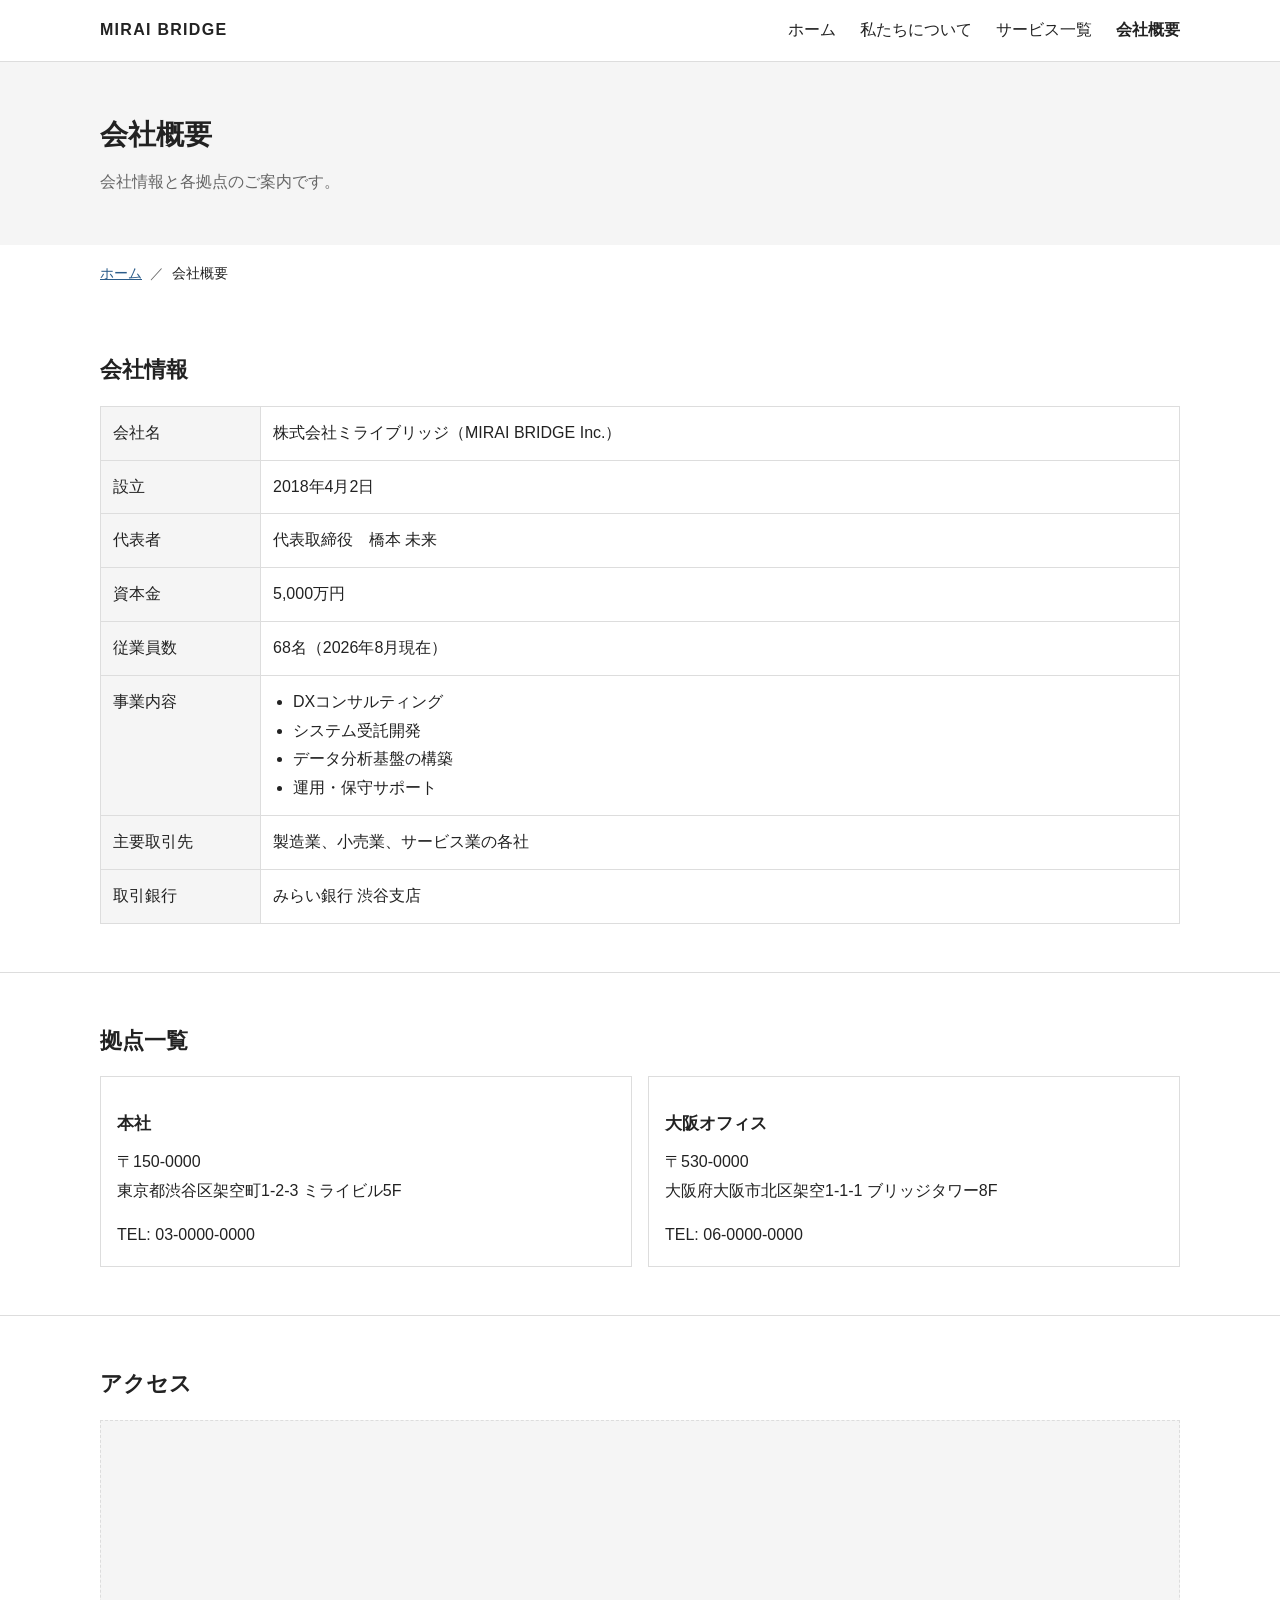
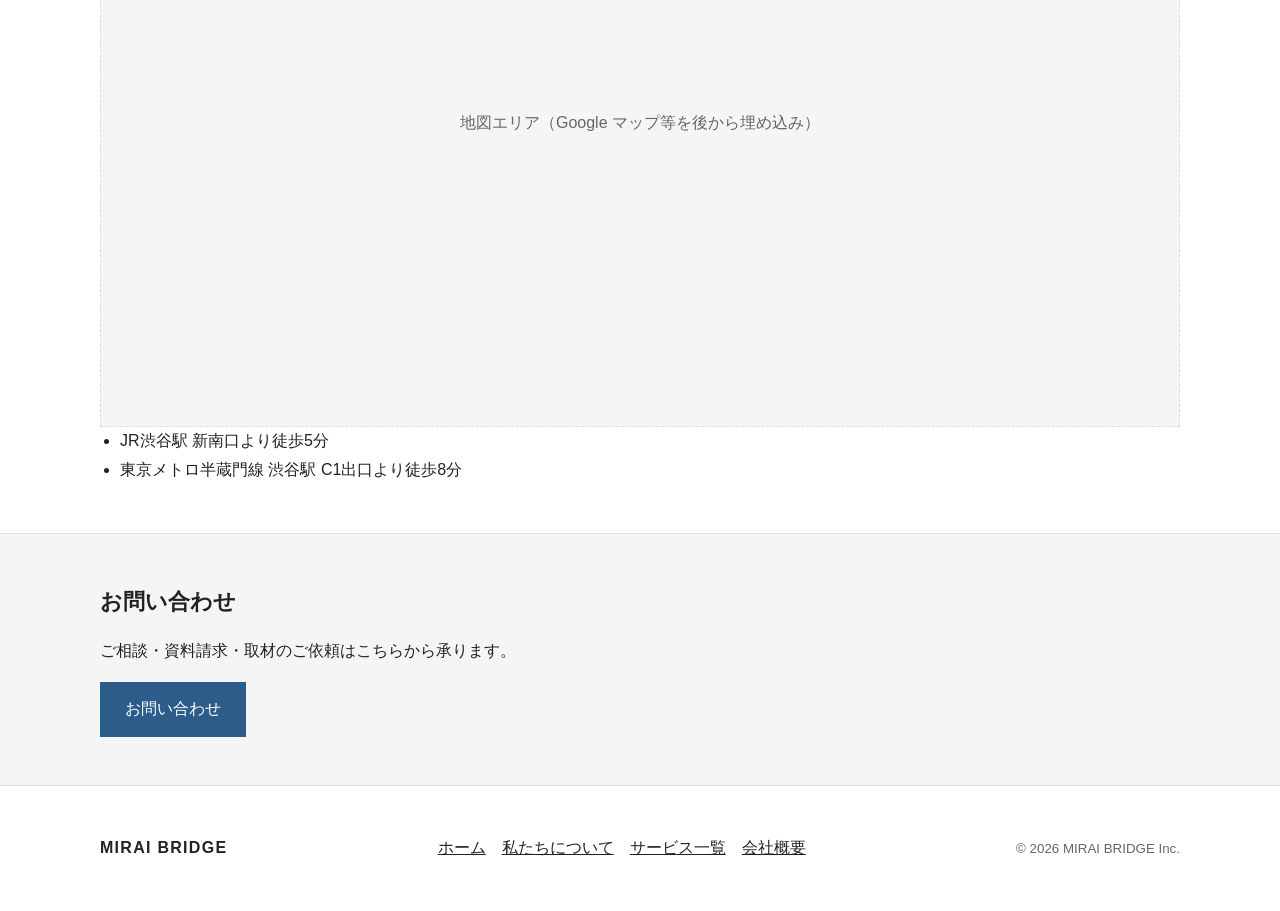
==== company.html @ e95c6f95 "架空企業サイトのたたき台（4ページ構成）を追加 株式会社ミライブリッジのコーポレートサイトの枠組みを、ビルド不要の 静的HTML/CSS/JSで作成。  - index.html      : ホーム" ====
<!DOCTYPE html>
<html lang="ja">
<head>
<meta charset="UTF-8">
<meta name="viewport" content="width=device-width, initial-scale=1">
<title>会社概要 | 株式会社ミライブリッジ</title>
<meta name="description" content="株式会社ミライブリッジの会社概要、所在地、アクセス情報です。">
<link rel="stylesheet" href="assets/css/style.css">
</head>
<body>
<a class="skip-link" href="#main">本文へスキップ</a>

<header class="site-header">
  <div class="container header-inner">
    <p class="site-logo"><a href="index.html">MIRAI BRIDGE</a></p>
    <button class="nav-toggle" type="button" aria-controls="global-nav" aria-expanded="false">
      <span class="nav-toggle-bar" aria-hidden="true"></span>
      <span class="nav-toggle-label">メニュー</span>
    </button>
    <nav class="global-nav" id="global-nav" aria-label="グローバルナビゲーション">
      <ul>
        <li><a href="index.html">ホーム</a></li>
        <li><a href="about.html">私たちについて</a></li>
        <li><a href="services.html">サービス一覧</a></li>
        <li><a href="company.html" aria-current="page">会社概要</a></li>
      </ul>
    </nav>
  </div>
</header>

<main id="main">

  <div class="page-head">
    <div class="container">
      <h1 class="page-title">会社概要</h1>
      <p class="page-lead">会社情報と各拠点のご案内です。</p>
    </div>
  </div>

  <nav class="breadcrumb container" aria-label="パンくずリスト">
    <ol>
      <li><a href="index.html">ホーム</a></li>
      <li aria-current="page">会社概要</li>
    </ol>
  </nav>

  <section class="section" id="profile">
    <div class="container">
      <h2 class="section-title">会社情報</h2>
      <table class="profile-table">
        <tbody>
          <tr><th scope="row">会社名</th><td>株式会社ミライブリッジ（MIRAI BRIDGE Inc.）</td></tr>
          <tr><th scope="row">設立</th><td>2018年4月2日</td></tr>
          <tr><th scope="row">代表者</th><td>代表取締役　橋本 未来</td></tr>
          <tr><th scope="row">資本金</th><td>5,000万円</td></tr>
          <tr><th scope="row">従業員数</th><td>68名（2026年8月現在）</td></tr>
          <tr><th scope="row">事業内容</th>
            <td>
              <ul>
                <li>DXコンサルティング</li>
                <li>システム受託開発</li>
                <li>データ分析基盤の構築</li>
                <li>運用・保守サポート</li>
              </ul>
            </td>
          </tr>
          <tr><th scope="row">主要取引先</th><td>製造業、小売業、サービス業の各社</td></tr>
          <tr><th scope="row">取引銀行</th><td>みらい銀行 渋谷支店</td></tr>
        </tbody>
      </table>
    </div>
  </section>

  <section class="section" id="offices">
    <div class="container">
      <h2 class="section-title">拠点一覧</h2>
      <div class="card-grid">
        <article class="card">
          <h3>本社</h3>
          <p>〒150-0000<br>東京都渋谷区架空町1-2-3 ミライビル5F</p>
          <p>TEL: 03-0000-0000</p>
        </article>
        <article class="card">
          <h3>大阪オフィス</h3>
          <p>〒530-0000<br>大阪府大阪市北区架空1-1-1 ブリッジタワー8F</p>
          <p>TEL: 06-0000-0000</p>
        </article>
      </div>
    </div>
  </section>

  <section class="section" id="access">
    <div class="container">
      <h2 class="section-title">アクセス</h2>
      <div class="map-placeholder" role="img" aria-label="地図（後日埋め込み予定）">
        <p>地図エリア（Google マップ等を後から埋め込み）</p>
      </div>
      <ul>
        <li>JR渋谷駅 新南口より徒歩5分</li>
        <li>東京メトロ半蔵門線 渋谷駅 C1出口より徒歩8分</li>
      </ul>
    </div>
  </section>

  <section class="section cta">
    <div class="container">
      <h2 class="section-title">お問い合わせ</h2>
      <p>ご相談・資料請求・取材のご依頼はこちらから承ります。</p>
      <p><a class="button" href="#">お問い合わせ</a></p>
    </div>
  </section>

</main>

<footer class="site-footer">
  <div class="container footer-inner">
    <p class="site-logo"><a href="index.html">MIRAI BRIDGE</a></p>
    <nav class="footer-nav" aria-label="フッターナビゲーション">
      <ul>
        <li><a href="index.html">ホーム</a></li>
        <li><a href="about.html">私たちについて</a></li>
        <li><a href="services.html">サービス一覧</a></li>
        <li><a href="company.html">会社概要</a></li>
      </ul>
    </nav>
    <p class="copyright"><small>&copy; 2026 MIRAI BRIDGE Inc.</small></p>
  </div>
</footer>

<script src="assets/js/main.js"></script>
</body>
</html>
---- assets/css/style.css ----
@charset "UTF-8";

/* ==========================================================================
   たたき台用のベーススタイル
   デザイン・配色は未確定のため、最低限のレイアウトと可読性のみを定義しています。
   色やタイポグラフィを変える場合は :root の変数を差し替えてください。
   ========================================================================== */

:root {
  --color-text: #222;
  --color-text-muted: #666;
  --color-bg: #fff;
  --color-bg-subtle: #f5f5f5;
  --color-border: #ddd;
  --color-accent: #2b5c8a;

  --container-width: 1080px;
  --space: 1rem;
  --space-lg: 3rem;
}

/* ---------- リセット（最小限） ---------- */
*,
*::before,
*::after { box-sizing: border-box; }

body,
h1, h2, h3, h4,
p, ul, ol, dl, dd, figure {
  margin: 0;
}

ul, ol { padding-left: 0; }

img { max-width: 100%; height: auto; }

/* ---------- ベース ---------- */
html { scroll-behavior: smooth; }

body {
  font-family: "Helvetica Neue", Arial, "Hiragino Sans", "Hiragino Kaku Gothic ProN",
    "Yu Gothic", Meiryo, sans-serif;
  color: var(--color-text);
  background: var(--color-bg);
  line-height: 1.8;
}

a { color: var(--color-accent); }

.container {
  width: min(100% - 2rem, var(--container-width));
  margin-inline: auto;
}

.skip-link {
  position: absolute;
  left: -9999px;
}
.skip-link:focus {
  left: 0;
  top: 0;
  padding: 0.5rem 1rem;
  background: var(--color-bg);
  z-index: 100;
}

/* ---------- ヘッダー / ナビゲーション ---------- */
.site-header {
  border-bottom: 1px solid var(--color-border);
}

.header-inner {
  display: flex;
  flex-wrap: wrap;
  align-items: center;
  justify-content: space-between;
  gap: var(--space);
  padding-block: var(--space);
}

.site-logo {
  font-weight: bold;
  letter-spacing: 0.08em;
}
.site-logo a {
  color: inherit;
  text-decoration: none;
}

.global-nav ul {
  display: flex;
  flex-wrap: wrap;
  gap: 1.5rem;
  list-style: none;
}
.global-nav a {
  color: inherit;
  text-decoration: none;
}
.global-nav a:hover,
.global-nav a:focus { text-decoration: underline; }
.global-nav [aria-current="page"] { font-weight: bold; }

/* ハンバーガーボタン（狭い画面でのみ表示） */
.nav-toggle {
  display: none;
  align-items: center;
  gap: 0.5rem;
  padding: 0.4rem 0.8rem;
  font: inherit;
  color: inherit;
  background: none;
  border: 1px solid var(--color-border);
  cursor: pointer;
}
.nav-toggle-bar {
  width: 1.2em;
  height: 2px;
  background: currentColor;
  box-shadow: 0 5px 0 currentColor, 0 -5px 0 currentColor;
}

/* ---------- ページ見出し / パンくず ---------- */
.page-head {
  padding-block: var(--space-lg);
  background: var(--color-bg-subtle);
}

.page-title {
  font-size: 1.75rem;
}

.page-lead {
  margin-top: 0.5rem;
  color: var(--color-text-muted);
}

.breadcrumb {
  padding-block: var(--space);
  font-size: 0.875rem;
}
.breadcrumb ol {
  display: flex;
  flex-wrap: wrap;
  gap: 0.5rem;
  list-style: none;
}
.breadcrumb li + li::before {
  content: "／";
  margin-right: 0.5rem;
  color: var(--color-text-muted);
}

/* ---------- セクション ---------- */
.section {
  padding-block: var(--space-lg);
  border-top: 1px solid var(--color-border);
}
.section:first-of-type { border-top: none; }

.section-title {
  margin-bottom: var(--space);
  font-size: 1.375rem;
}

.section p + p,
.section p + ul,
.section p + ol,
.section h3 { margin-top: var(--space); }

.section ul,
.section ol { padding-left: 1.25rem; }

/* ---------- ヒーロー ---------- */
.hero {
  padding-block: calc(var(--space-lg) * 1.5);
  background: var(--color-bg-subtle);
}

.hero-title { font-size: 2rem; }

.hero-lead {
  margin-top: var(--space);
  max-width: 40em;
}

.hero-actions {
  display: flex;
  flex-wrap: wrap;
  gap: 0.75rem;
  margin-top: var(--space-lg);
}

/* ---------- ボタン ---------- */
.button {
  display: inline-block;
  padding: 0.75rem 1.5rem;
  color: #fff;
  text-decoration: none;
  background: var(--color-accent);
  border: 1px solid var(--color-accent);
}
.button:hover,
.button:focus { opacity: 0.85; }

.button-ghost {
  color: var(--color-accent);
  background: transparent;
}

/* ---------- カード ---------- */
.card-grid {
  display: grid;
  grid-template-columns: repeat(auto-fit, minmax(240px, 1fr));
  gap: var(--space);
}

.card {
  padding: var(--space);
  border: 1px solid var(--color-border);
}
.card h3 { font-size: 1.0625rem; }
.card p { margin-top: 0.5rem; }

.card-sub {
  display: block;
  font-size: 0.8125rem;
  font-weight: normal;
  color: var(--color-text-muted);
}

/* ---------- リスト類 ---------- */
.link-list {
  list-style: none;
  padding-left: 0 !important;
}
.link-list li + li { margin-top: 0.5rem; }

.news-list,
.history-list {
  display: grid;
  grid-template-columns: max-content 1fr;
  gap: 0.5rem var(--space);
}
.news-list dt,
.history-list dt { color: var(--color-text-muted); }
.news-list dd,
.history-list dd { margin: 0; }

.anchor-nav ul {
  display: flex;
  flex-wrap: wrap;
  gap: var(--space);
  padding: 0;
  list-style: none;
}

.spec-list {
  display: grid;
  grid-template-columns: max-content 1fr;
  gap: 0.25rem var(--space);
  margin-top: var(--space);
  padding-top: var(--space);
  border-top: 1px dashed var(--color-border);
  font-size: 0.9375rem;
}
.spec-list dt { color: var(--color-text-muted); }
.spec-list dd { margin: 0; }

.flow-list li + li { margin-top: 0.5rem; }
.flow-list strong { display: block; }

.statement {
  font-size: 1.25rem;
  font-weight: bold;
}

/* ---------- テーブル ---------- */
.profile-table {
  width: 100%;
  border-collapse: collapse;
}
.profile-table th,
.profile-table td {
  padding: 0.75rem;
  text-align: left;
  vertical-align: top;
  border: 1px solid var(--color-border);
}
.profile-table th {
  width: 10em;
  background: var(--color-bg-subtle);
  font-weight: normal;
  white-space: nowrap;
}
.profile-table ul {
  margin: 0;
  padding-left: 1.25rem;
}

/* ---------- 地図プレースホルダ ---------- */
.map-placeholder {
  display: grid;
  place-items: center;
  aspect-ratio: 16 / 9;
  color: var(--color-text-muted);
  background: var(--color-bg-subtle);
  border: 1px dashed var(--color-border);
}

/* ---------- CTA ---------- */
.cta {
  background: var(--color-bg-subtle);
}

/* ---------- フッター ---------- */
.site-footer {
  padding-block: var(--space-lg);
  border-top: 1px solid var(--color-border);
}

.footer-inner {
  display: flex;
  flex-wrap: wrap;
  align-items: center;
  justify-content: space-between;
  gap: var(--space);
}

.footer-nav ul {
  display: flex;
  flex-wrap: wrap;
  gap: var(--space);
  list-style: none;
}
.footer-nav a { color: inherit; }

.copyright { color: var(--color-text-muted); }

/* ---------- レスポンシブ ---------- */
@media (max-width: 767px) {
  .nav-toggle { display: inline-flex; }

  .global-nav {
    flex-basis: 100%;
  }
  .global-nav[hidden] { display: none; }
  .global-nav ul {
    flex-direction: column;
    gap: 0;
  }
  .global-nav li + li { border-top: 1px solid var(--color-border); }
  .global-nav a {
    display: block;
    padding-block: 0.75rem;
  }

  .hero-title { font-size: 1.5rem; }

  .profile-table,
  .profile-table tbody,
  .profile-table tr,
  .profile-table th,
  .profile-table td { display: block; width: auto; }
  .profile-table tr + tr { margin-top: -1px; }
  .profile-table th + td { border-top: none; }
}
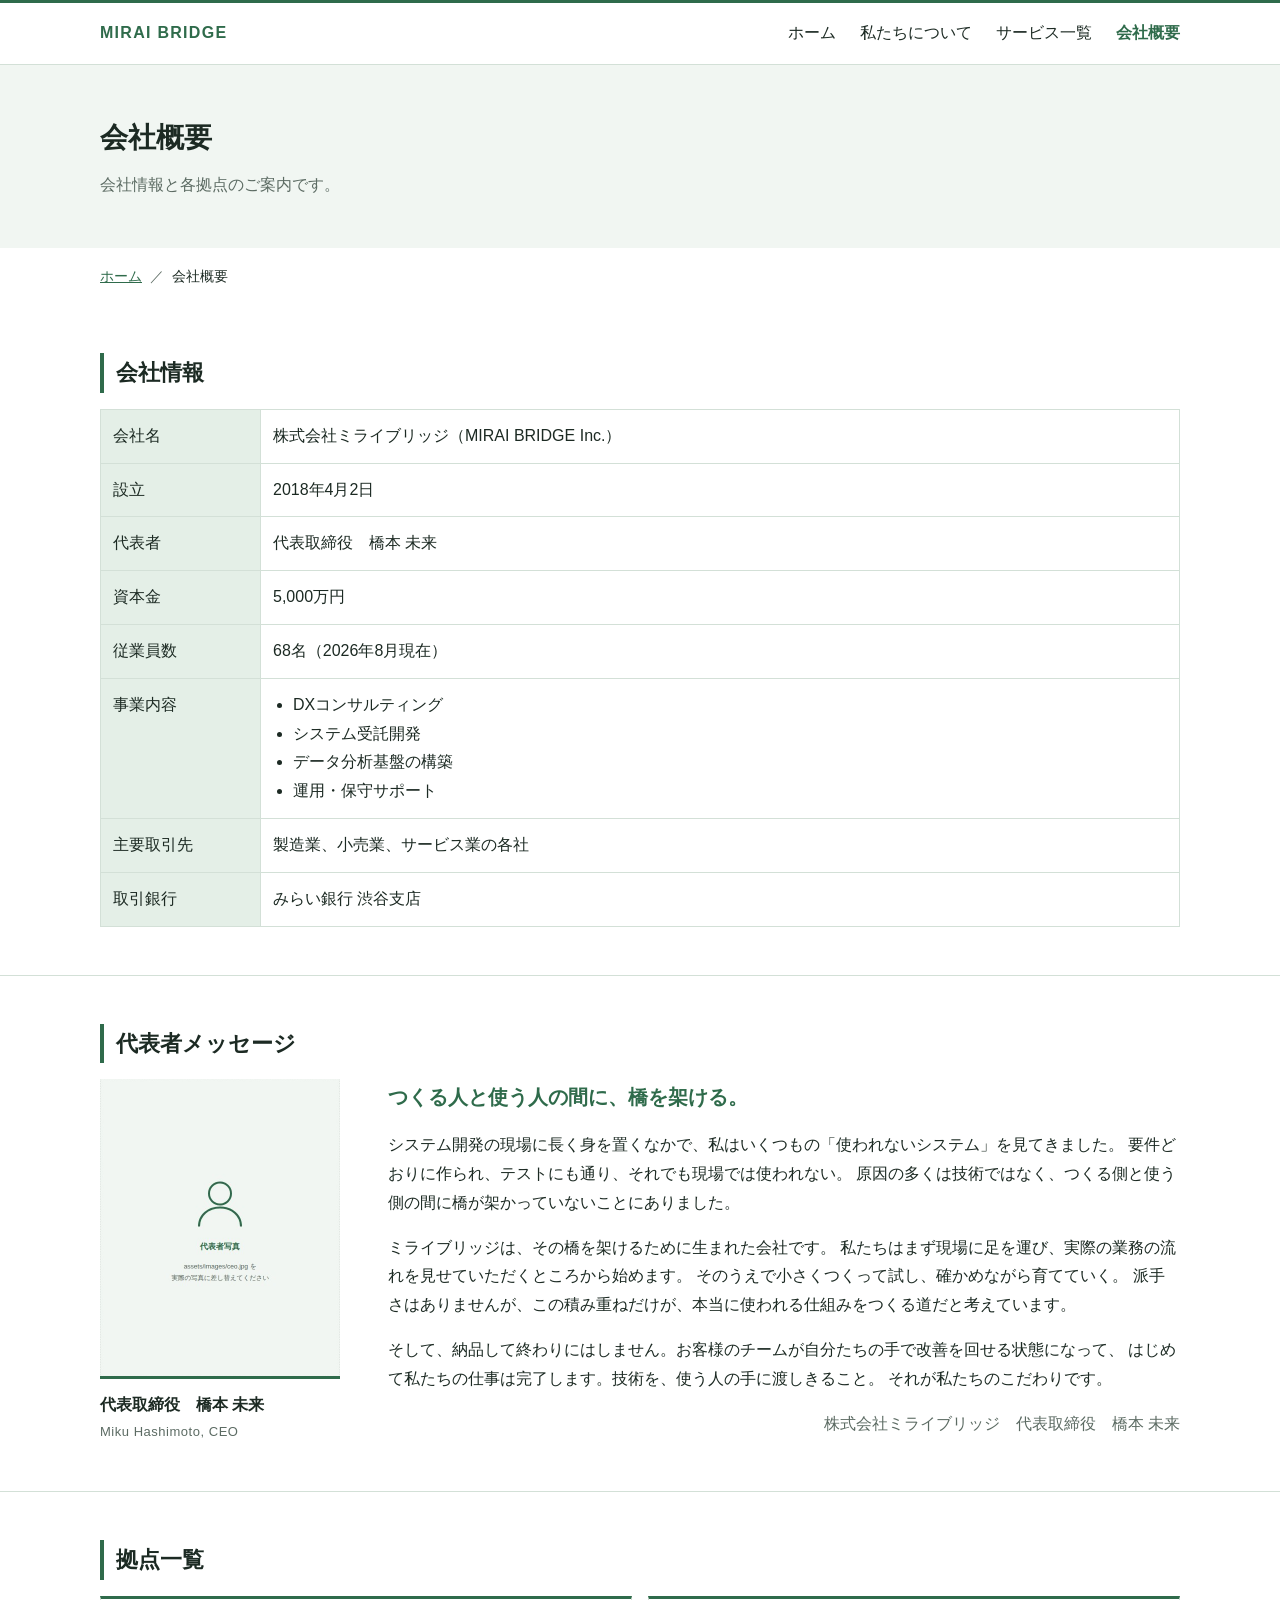
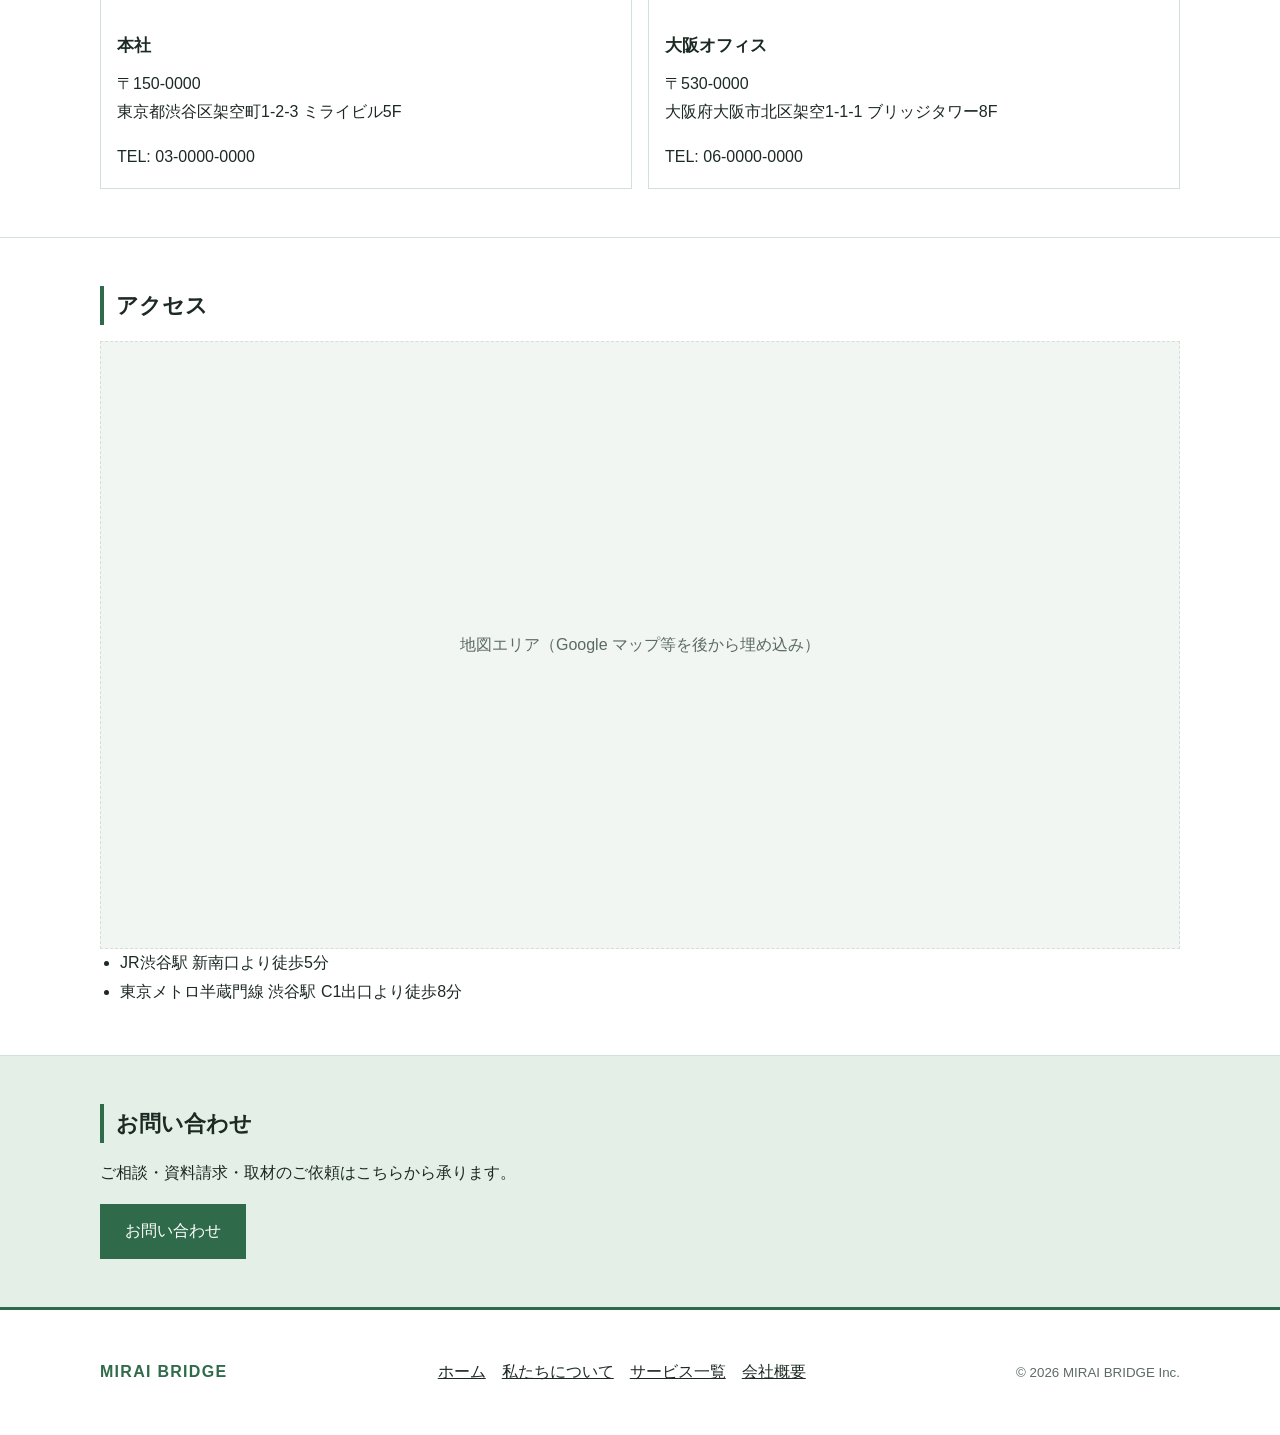
==== commit 92fa5add: "会社概要に代表者メッセージ欄を追加 会社情報と拠点一覧の間に、代表者の顔写真とメッセージを並べたセクションを新設。  - company.html に #message セクション（figure + " ====
--- a/company.html
+++ b/company.html
@@ -71,6 +71,42 @@
     </div>
   </section>
 
+  <section class="section" id="message">
+    <div class="container">
+      <h2 class="section-title">代表者メッセージ</h2>
+      <div class="message-block">
+        <figure class="message-figure">
+          <img src="assets/images/ceo.jpg" width="480" height="600"
+               alt="代表取締役 橋本 未来の顔写真">
+          <figcaption>
+            代表取締役　橋本 未来
+            <span class="message-role">Miku Hashimoto, CEO</span>
+          </figcaption>
+        </figure>
+        <div class="message-body">
+          <p class="statement">つくる人と使う人の間に、橋を架ける。</p>
+          <p>
+            システム開発の現場に長く身を置くなかで、私はいくつもの「使われないシステム」を見てきました。
+            要件どおりに作られ、テストにも通り、それでも現場では使われない。
+            原因の多くは技術ではなく、つくる側と使う側の間に橋が架かっていないことにありました。
+          </p>
+          <p>
+            ミライブリッジは、その橋を架けるために生まれた会社です。
+            私たちはまず現場に足を運び、実際の業務の流れを見せていただくところから始めます。
+            そのうえで小さくつくって試し、確かめながら育てていく。
+            派手さはありませんが、この積み重ねだけが、本当に使われる仕組みをつくる道だと考えています。
+          </p>
+          <p>
+            そして、納品して終わりにはしません。お客様のチームが自分たちの手で改善を回せる状態になって、
+            はじめて私たちの仕事は完了します。技術を、使う人の手に渡しきること。
+            それが私たちのこだわりです。
+          </p>
+          <p class="message-sign">株式会社ミライブリッジ　代表取締役　橋本 未来</p>
+        </div>
+      </div>
+    </div>
+  </section>
+
   <section class="section" id="offices">
     <div class="container">
       <h2 class="section-title">拠点一覧</h2>
--- a/assets/css/style.css
+++ b/assets/css/style.css
@@ -2,17 +2,21 @@
 
 /* ==========================================================================
    たたき台用のベーススタイル
-   デザイン・配色は未確定のため、最低限のレイアウトと可読性のみを定義しています。
-   色やタイポグラフィを変える場合は :root の変数を差し替えてください。
+   緑を基調とした配色。レイアウトは最低限の指定に留めています。
+   色みを変える場合は :root の変数（--color-accent 系）を差し替えてください。
    ========================================================================== */
 
 :root {
-  --color-text: #222;
-  --color-text-muted: #666;
+  /* 緑基調のパレット。
+     文字色・境界線・背景も無彩色ではなくわずかに緑へ寄せ、全体のトーンを揃えています。 */
+  --color-text: #1c2a23;
+  --color-text-muted: #5c6b63;
   --color-bg: #fff;
-  --color-bg-subtle: #f5f5f5;
-  --color-border: #ddd;
-  --color-accent: #2b5c8a;
+  --color-bg-subtle: #f1f6f2;
+  --color-border: #d3e0d7;
+  --color-accent: #2f6b4b;
+  --color-accent-dark: #245439;
+  --color-accent-subtle: #e4efe7;
 
   --container-width: 1080px;
   --space: 1rem;
@@ -66,6 +70,7 @@
 
 /* ---------- ヘッダー / ナビゲーション ---------- */
 .site-header {
+  border-top: 3px solid var(--color-accent);
   border-bottom: 1px solid var(--color-border);
 }
 
@@ -81,6 +86,7 @@
 .site-logo {
   font-weight: bold;
   letter-spacing: 0.08em;
+  color: var(--color-accent);
 }
 .site-logo a {
   color: inherit;
@@ -99,7 +105,10 @@
 }
 .global-nav a:hover,
 .global-nav a:focus { text-decoration: underline; }
-.global-nav [aria-current="page"] { font-weight: bold; }
+.global-nav [aria-current="page"] {
+  font-weight: bold;
+  color: var(--color-accent);
+}
 
 /* ハンバーガーボタン（狭い画面でのみ表示） */
 .nav-toggle {
@@ -160,7 +169,9 @@
 
 .section-title {
   margin-bottom: var(--space);
+  padding-left: 0.75rem;
   font-size: 1.375rem;
+  border-left: 4px solid var(--color-accent);
 }
 
 .section p + p,
@@ -174,7 +185,7 @@
 /* ---------- ヒーロー ---------- */
 .hero {
   padding-block: calc(var(--space-lg) * 1.5);
-  background: var(--color-bg-subtle);
+  background: var(--color-accent-subtle);
 }
 
 .hero-title { font-size: 2rem; }
@@ -201,11 +212,20 @@
   border: 1px solid var(--color-accent);
 }
 .button:hover,
-.button:focus { opacity: 0.85; }
+.button:focus {
+  background: var(--color-accent-dark);
+  border-color: var(--color-accent-dark);
+}
 
 .button-ghost {
   color: var(--color-accent);
   background: transparent;
+}
+.button-ghost:hover,
+.button-ghost:focus {
+  color: #fff;
+  background: var(--color-accent);
+  border-color: var(--color-accent);
 }
 
 /* ---------- カード ---------- */
@@ -217,7 +237,9 @@
 
 .card {
   padding: var(--space);
+  background: var(--color-bg);
   border: 1px solid var(--color-border);
+  border-top: 3px solid var(--color-accent);
 }
 .card h3 { font-size: 1.0625rem; }
 .card p { margin-top: 0.5rem; }
@@ -273,6 +295,46 @@
 .statement {
   font-size: 1.25rem;
   font-weight: bold;
+  color: var(--color-accent);
+}
+
+/* ---------- 代表者メッセージ ---------- */
+.message-block {
+  display: grid;
+  grid-template-columns: 240px 1fr;
+  gap: var(--space-lg);
+  align-items: start;
+}
+
+.message-figure {
+  margin: 0;
+}
+.message-figure img {
+  display: block;
+  width: 100%;
+  aspect-ratio: 4 / 5;
+  object-fit: cover;
+  background: var(--color-bg-subtle);
+  border-bottom: 3px solid var(--color-accent);
+}
+.message-figure figcaption {
+  margin-top: 0.75rem;
+  font-weight: bold;
+}
+
+.message-role {
+  display: block;
+  font-size: 0.8125rem;
+  font-weight: normal;
+  letter-spacing: 0.04em;
+  color: var(--color-text-muted);
+}
+
+.message-body p + p { margin-top: var(--space); }
+
+.message-sign {
+  text-align: right;
+  color: var(--color-text-muted);
 }
 
 /* ---------- テーブル ---------- */
@@ -289,7 +351,7 @@
 }
 .profile-table th {
   width: 10em;
-  background: var(--color-bg-subtle);
+  background: var(--color-accent-subtle);
   font-weight: normal;
   white-space: nowrap;
 }
@@ -310,13 +372,13 @@
 
 /* ---------- CTA ---------- */
 .cta {
-  background: var(--color-bg-subtle);
+  background: var(--color-accent-subtle);
 }
 
 /* ---------- フッター ---------- */
 .site-footer {
   padding-block: var(--space-lg);
-  border-top: 1px solid var(--color-border);
+  border-top: 3px solid var(--color-accent);
 }
 
 .footer-inner {
@@ -357,6 +419,12 @@
 
   .hero-title { font-size: 1.5rem; }
 
+  .message-block {
+    grid-template-columns: 1fr;
+    gap: var(--space);
+  }
+  .message-figure { max-width: 200px; }
+
   .profile-table,
   .profile-table tbody,
   .profile-table tr,
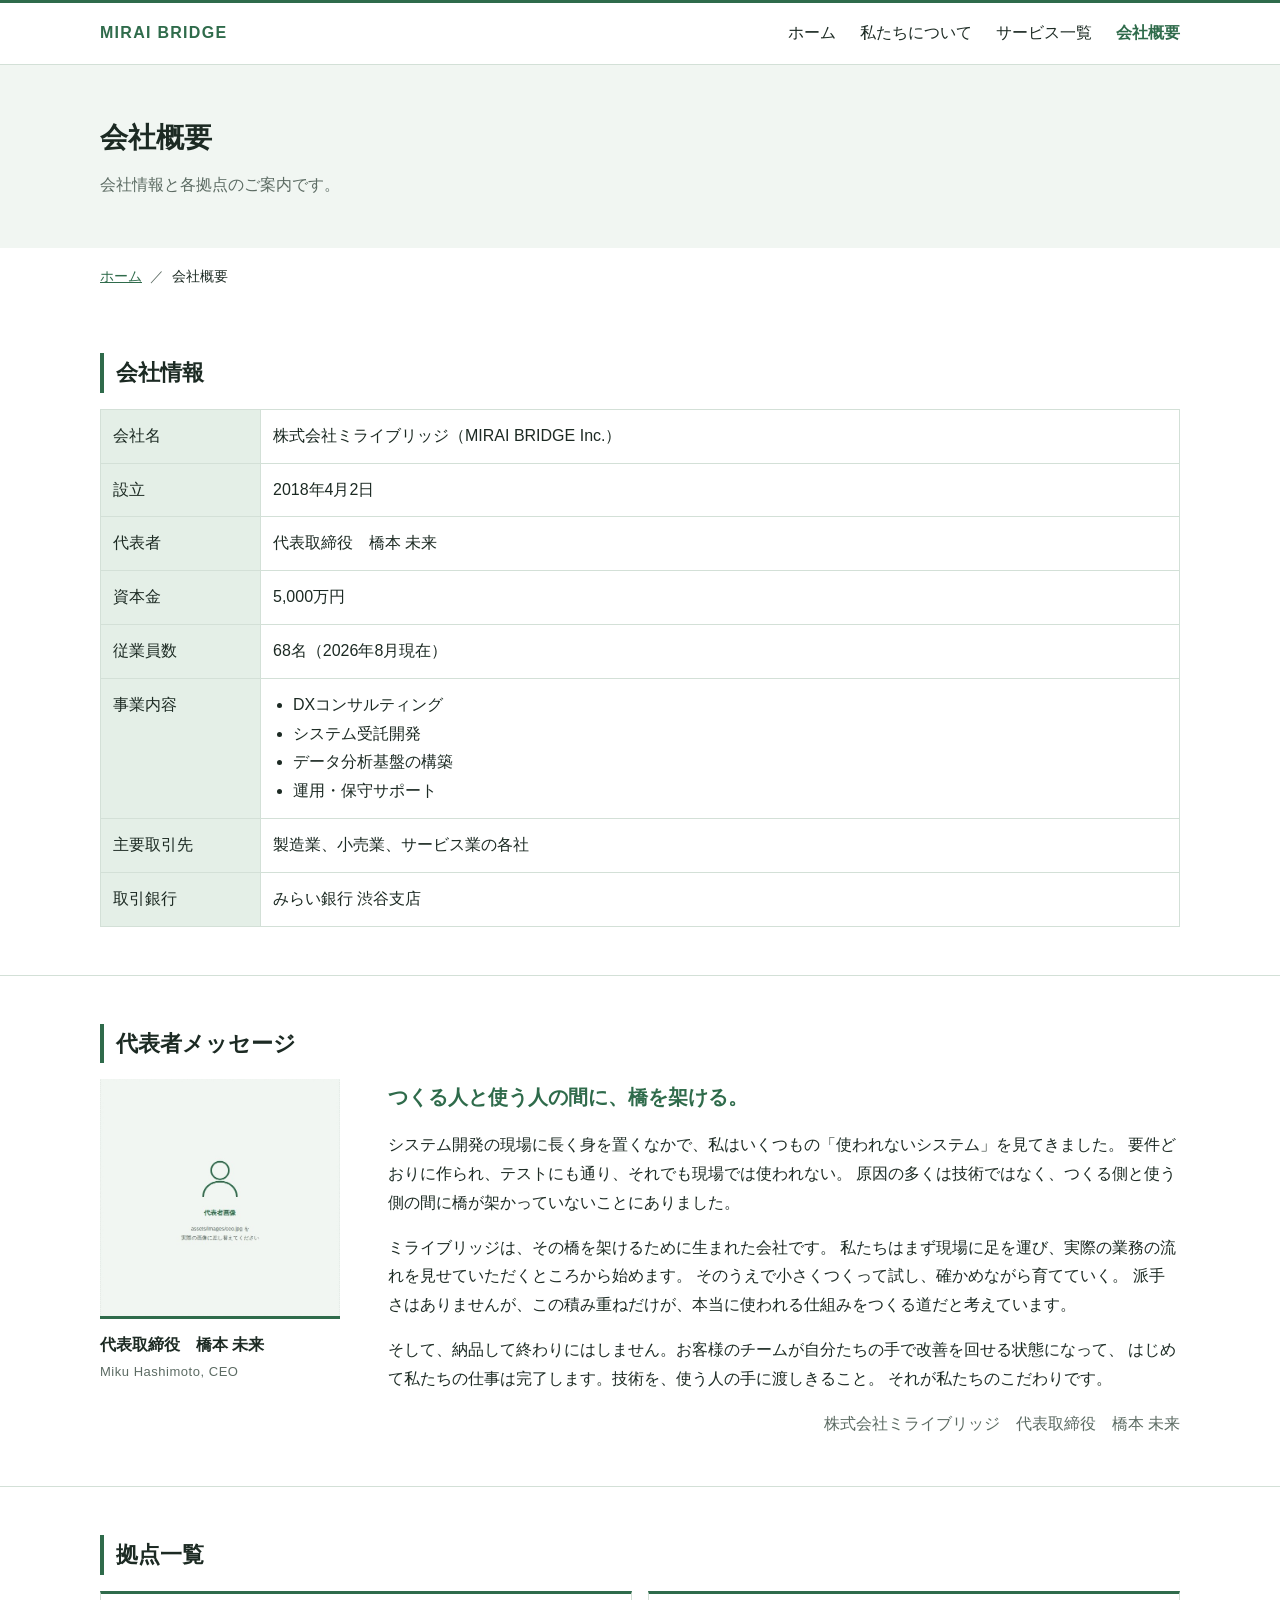
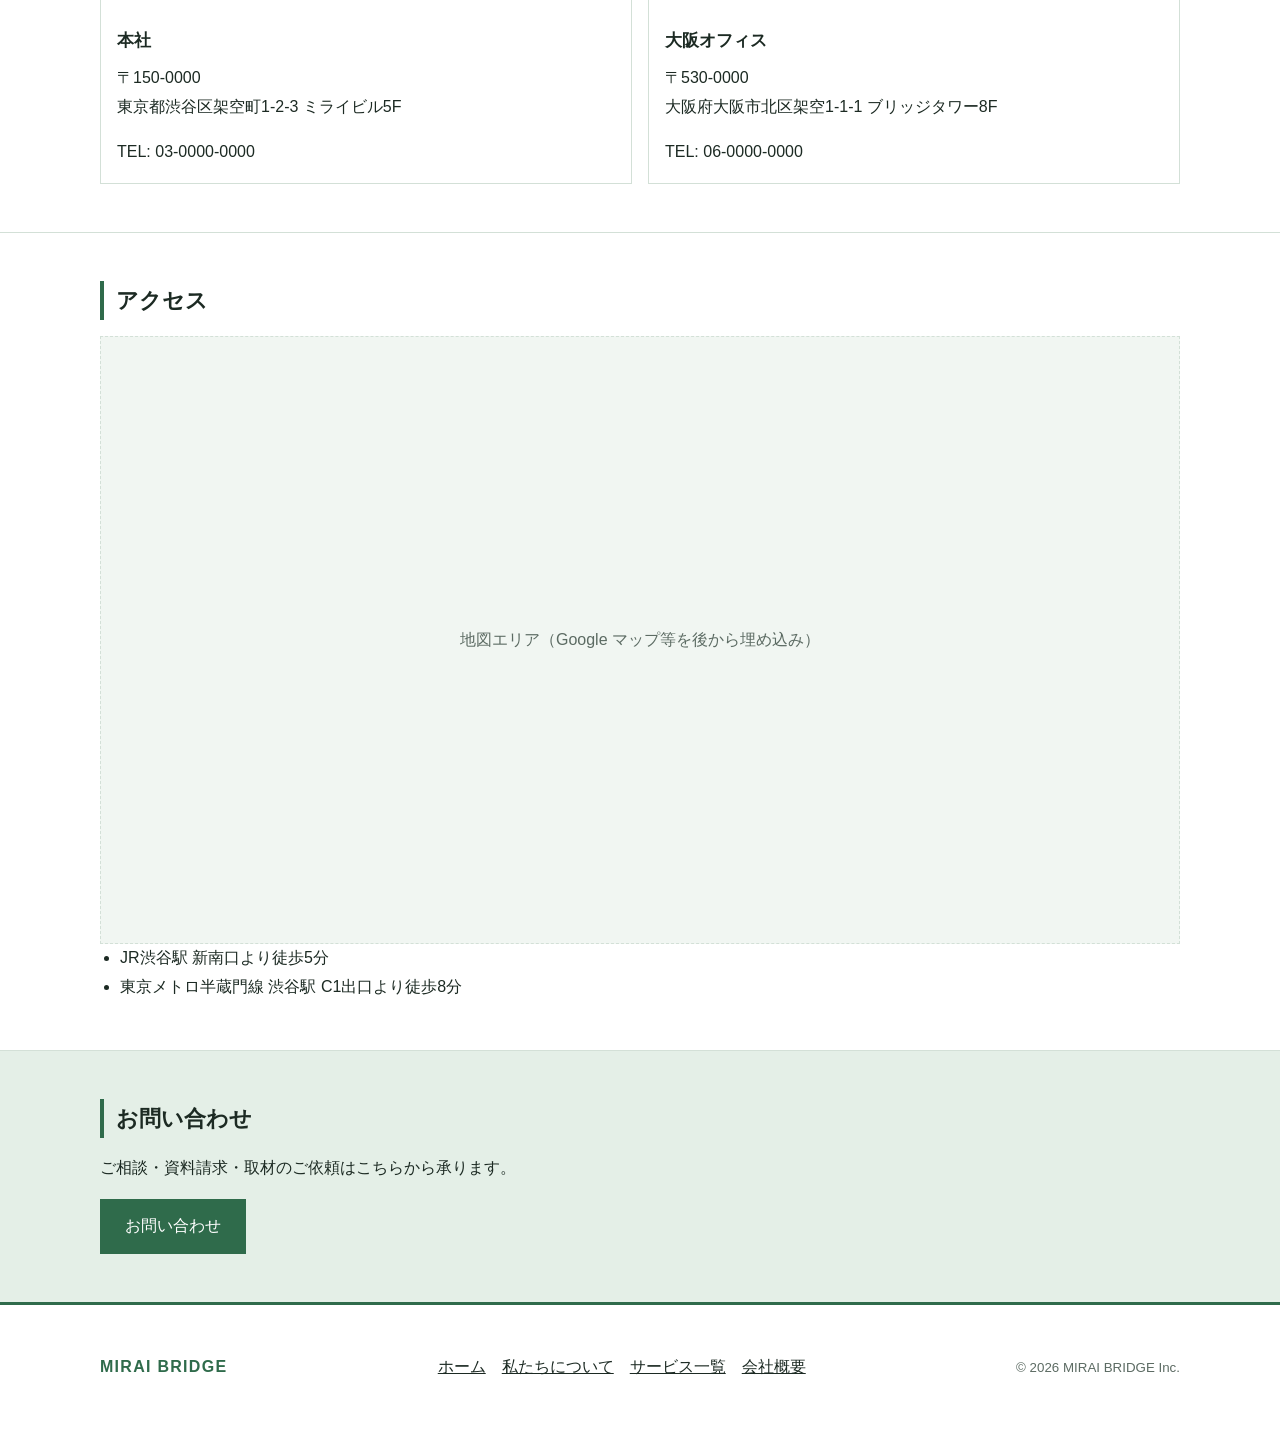
==== commit a621bef4: "代表者画像の表示枠を1:1に変更 差し込む画像が正方形になったため、トリミングが入らないよう枠を4:5から 1:1に変更。プレースホルダ画像も600x600で作り直した。  - style.css: " ====
--- a/company.html
+++ b/company.html
@@ -76,8 +76,8 @@
       <h2 class="section-title">代表者メッセージ</h2>
       <div class="message-block">
         <figure class="message-figure">
-          <img src="assets/images/ceo.jpg" width="480" height="600"
-               alt="代表取締役 橋本 未来の顔写真">
+          <img src="assets/images/ceo.jpg" width="600" height="600"
+               alt="デスクでノートパソコンに向かう代表取締役 橋本 未来">
           <figcaption>
             代表取締役　橋本 未来
             <span class="message-role">Miku Hashimoto, CEO</span>
--- a/assets/css/style.css
+++ b/assets/css/style.css
@@ -312,7 +312,7 @@
 .message-figure img {
   display: block;
   width: 100%;
-  aspect-ratio: 4 / 5;
+  aspect-ratio: 1 / 1;
   object-fit: cover;
   background: var(--color-bg-subtle);
   border-bottom: 3px solid var(--color-accent);
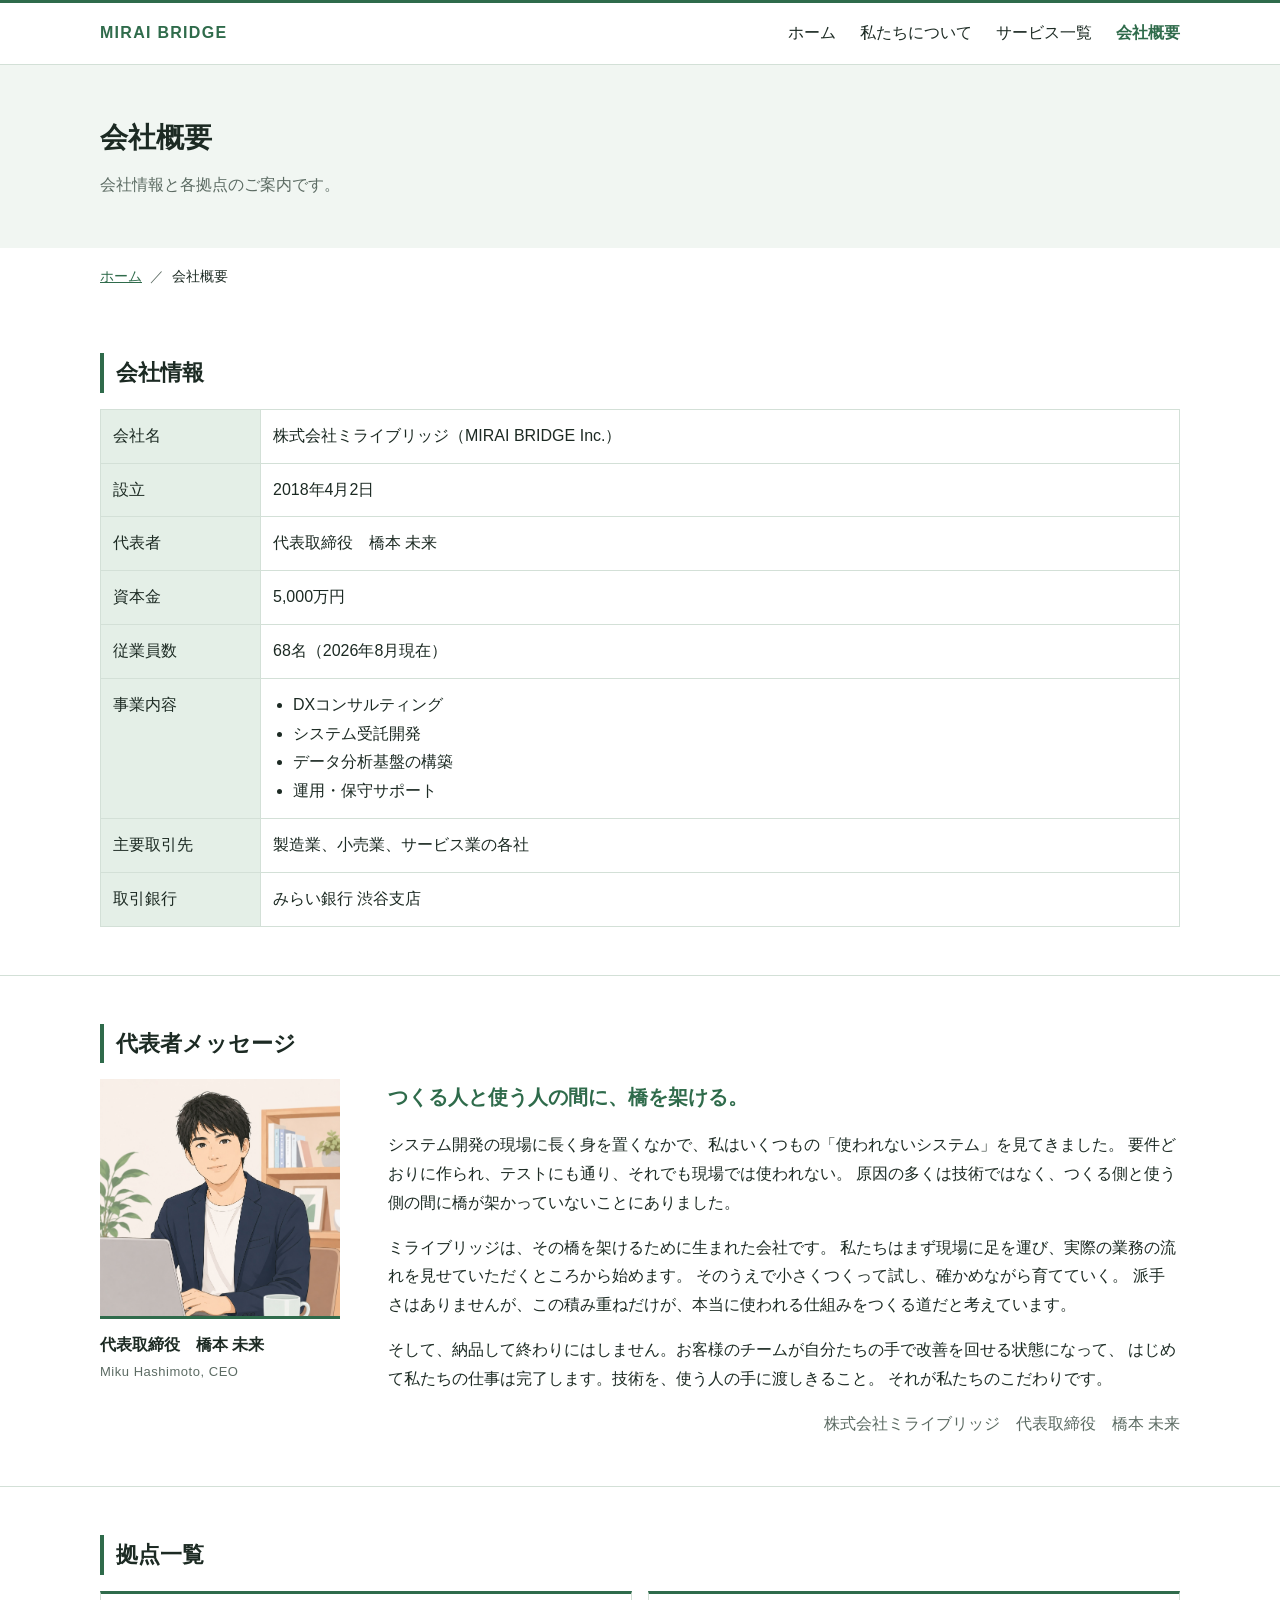
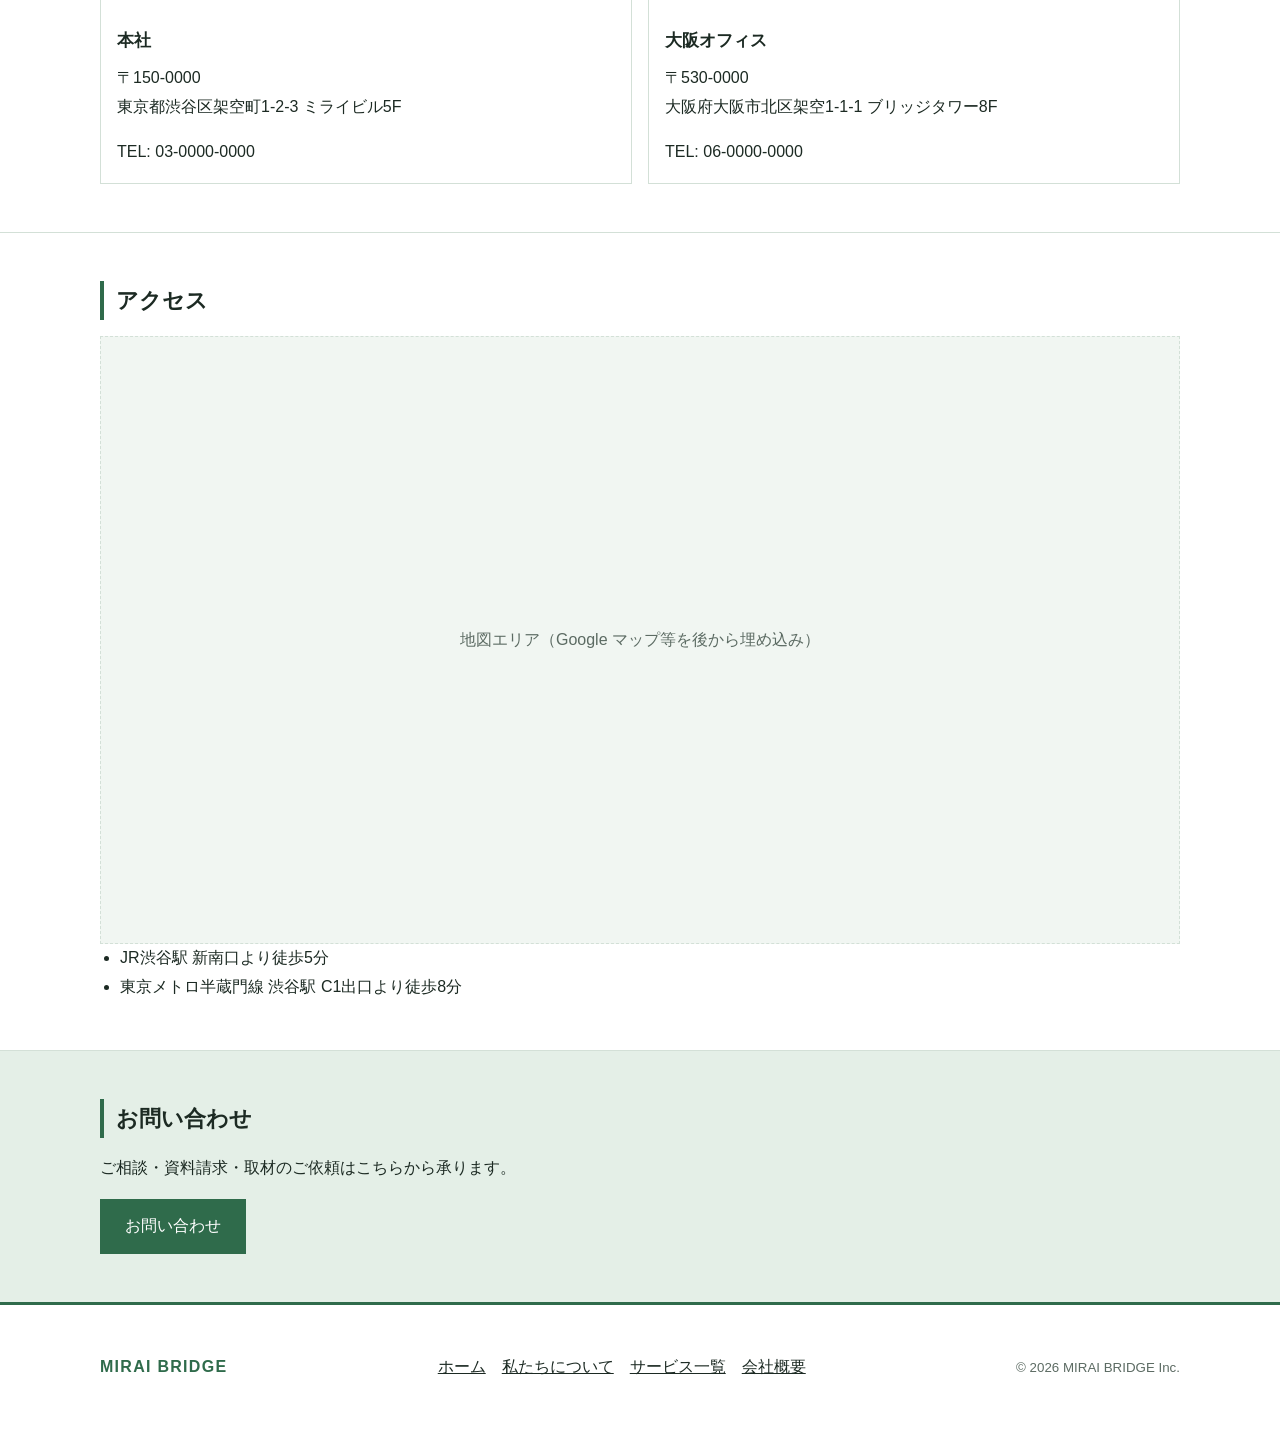
==== commit ce765f40: "代表者メッセージ欄に実際の画像を配置 プレースホルダを差し替え、指定された画像（1254x1254）を assets/images/ceo.jpg として配置。  - company.html: im" ====
--- a/company.html
+++ b/company.html
@@ -76,8 +76,8 @@
       <h2 class="section-title">代表者メッセージ</h2>
       <div class="message-block">
         <figure class="message-figure">
-          <img src="assets/images/ceo.jpg" width="600" height="600"
-               alt="デスクでノートパソコンに向かう代表取締役 橋本 未来">
+          <img src="assets/images/ceo.jpg" width="1254" height="1254"
+               alt="デスクでノートパソコンに向かう代表取締役 橋本 未来のイラスト">
           <figcaption>
             代表取締役　橋本 未来
             <span class="message-role">Miku Hashimoto, CEO</span>
